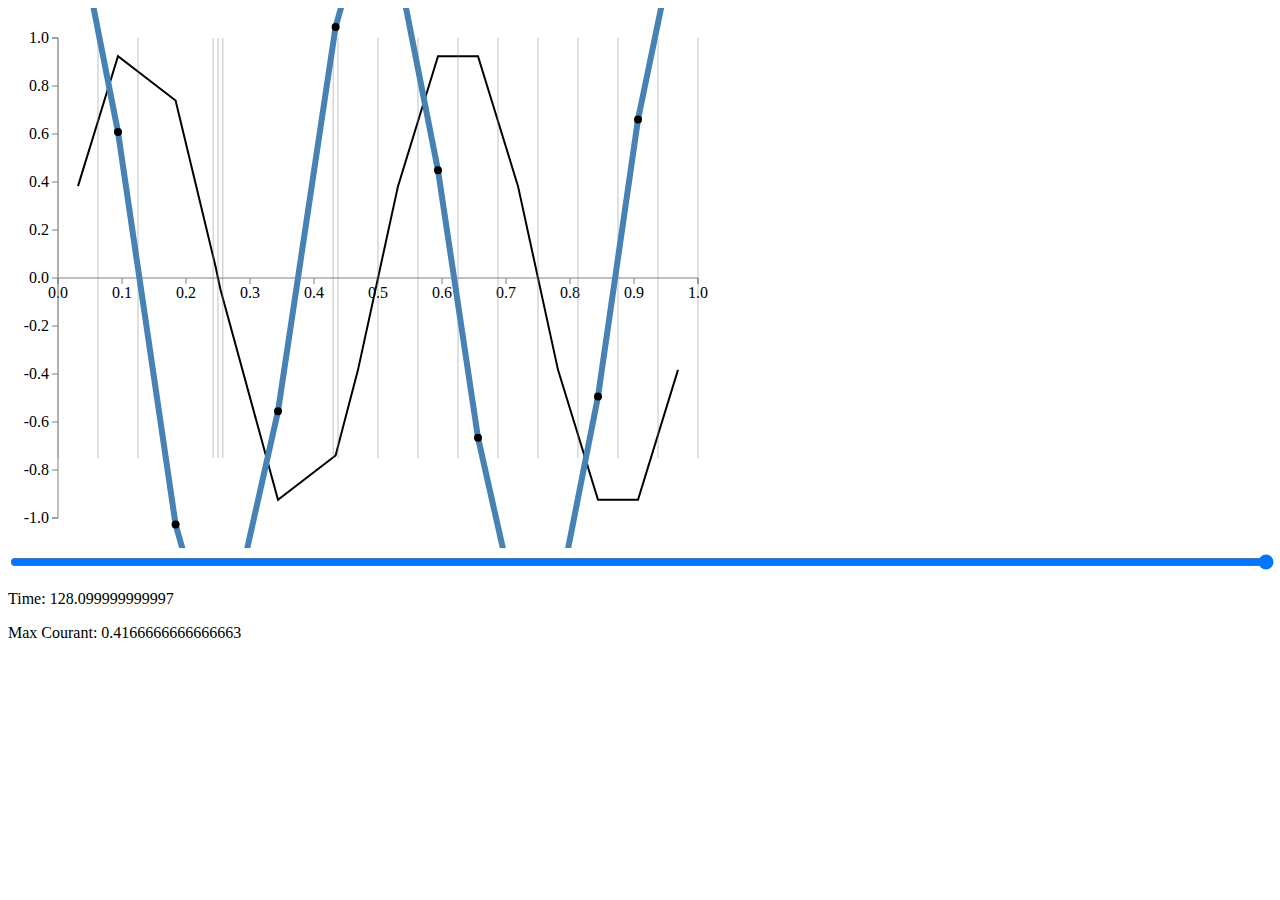
==== advection.html @ 507ad733 "generate instability, calc maxCo" ====
<!DOCTYPE html>
<html>
  <head>
    <link rel="stylesheet" href="css/polyFit.css"/>
    <script src="script/d3.v3.min.js" type="text/javascript"></script>
    <script src="script/numeric-1.2.6.min.js" type="text/javascript"></script>
    <script src="script/polyFit.js" type="text/javascript"></script>
    <script src="script/advection.js" type="text/javascript"></script>
  </head>
  <body>
<div id="graph"></div>
<input id="timeline" type="range" style="width: 100%"/>
<p>Time: <span id="timeline_value"></span></p>
<p>Max Courant: <span id="maxCo"></span></p>
<script>
  var margin = {top: 30, right: 40, bottom: 30, left: 50};
  var width = 640;
  var height = 480;

  var x = d3.scale.linear().domain([0, 1]).range([0, width]);
  var y = d3.scale.linear().domain([-1, 1]).range([height, 0]);

  var line = d3.svg.line()
    .x(function(d) { return x(d.x); })
    .y(function(d) { return y(d.y); });

  var graph = d3.select("#graph")
    .append("svg")
      .attr("width", width + margin.left + margin.right)
      .attr("height", height + margin.top + margin.bottom)
    .append("g")
      .attr("transform", "translate(" + margin.left + "," + margin.top + ")");

  var xAxis = d3.svg.axis().scale(x).ticks(10);
  graph.append("g")
    .attr("class", "axis")
    .attr("transform", "translate(0," + y(0) + ")")
    .call(xAxis);

  var yAxis = d3.svg.axis().scale(y).ticks(10).orient("left");
  graph.append("g")
    .attr("class", "axis")
    .attr("transform", "translate(" + x(0) + ",0)")
    .call(yAxis);

  function redraw(simulation, frame, name) {
    var T = simulation.frames[frame].T;

    graph.selectAll("." + name).remove();
    graph.append("path")
      .attr("class", name)
      .attr("d", line(T)); 

    graph.selectAll("circle").remove();
    graph.selectAll("point").data(T).enter()
      .append("circle")
        .attr("r", 4)
        .attr("cx", function(d) { return x(d.x); })
        .attr("cy", function(d) { return y(d.y); });

    d3.select("#timeline_value")
      .text(simulation.frames[frame].t);

    d3.select("#maxCo")
      .text(simulation.maxCourant);

    d3.select("#timeline")
      .attr("min", "0")
      .attr("max", simulation.frames.length-1)
      .attr("value", frame)
      .on("input", function() {
        redraw(simulation, this.value, name);
      });
  }

  var simulation = uniformDomain(1, 16);
  simulation.faces[5] -= 0.055;
  simulation.faces[3] += 0.055;
  simulation.faces[6] += 0.055;
  simulation = calculateCellCentres(simulation);
  simulation = sineWave(simulation, 2);

  graph.append("path")
    .attr("class", "initial")
    .attr("d", line(simulation.frames[0].T)); 

  graph.selectAll("faces").data(simulation.faces).enter()
    .append("line")
      .attr("class", "mesh")
      .attr("x1", function(d) { return x(d); })
      .attr("x2", function(d) { return x(d); })
      .attr("y1", "0")
      .attr("y2", height - margin.top - margin.bottom);

  simulation = simulate(simulation, cubic(), 128, 0.1, 1/32);
  redraw(simulation, simulation.frames.length - 1, "cubic");
</script>
</body>
</html>
---- css/polyFit.css ----
.axis path,
.axis line {
	stroke: grey;
	stroke-width: 1;
	fill: none;
}

line.mesh {
	stroke: grey;
	stroke-width: 0.5;
	fill: none;
}

path.cubic, path.quad, path.initial, path.advected {
	stroke-width: 2;
	fill: none;
}

path.initial {
	stroke: black;
	stroke-width: 2;
}

path.advected {
	stroke: steelblue;
}

path.cubic {
	stroke: steelblue;
	stroke-width: 6;
}

text.cubic {
	fill: steelblue;
}

path.quad {
	stroke: orangered;
}

text.quad {
	fill: orangered;
	text-anchor: end;
}

.central {
	fill: black;
	stroke: black;
	stroke-width: 3;
}

.peripheral {
	fill: white;
	stroke: black;
	stroke-width: 3;
}

#pointdump,
#weightdump {
	font-family: monospace;
	display: inline-block;
	border: 1px black solid;
	padding: 1em;
	width: 20em;
}

#pointdump:before {
	content: "# points";
}

#weightdump:before {
	content: "# weights";
}
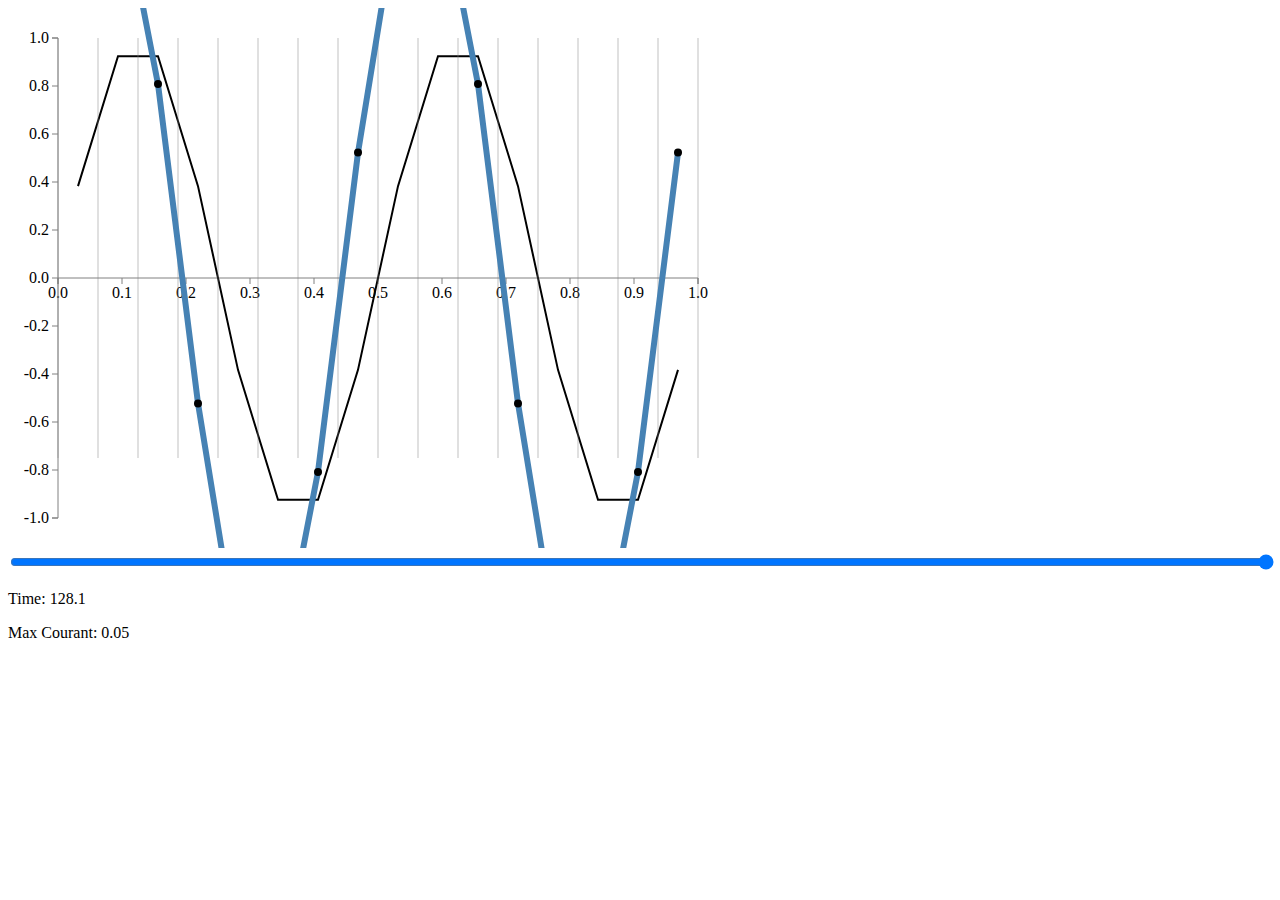
==== commit b241b0f8: "format time" ====
--- a/advection.html
+++ b/advection.html
@@ -59,7 +59,7 @@
         .attr("cy", function(d) { return y(d.y); });
 
     d3.select("#timeline_value")
-      .text(simulation.frames[frame].t);
+      .text(format(simulation.frames[frame].t));
 
     d3.select("#maxCo")
       .text(simulation.maxCourant);
@@ -74,9 +74,9 @@
   }
 
   var simulation = uniformDomain(1, 16);
-  simulation.faces[5] -= 0.055;
-  simulation.faces[3] += 0.055;
-  simulation.faces[6] += 0.055;
+//  simulation.faces[5] -= 0.055;
+//  simulation.faces[3] += 0.055;
+//  simulation.faces[6] += 0.055;
   simulation = calculateCellCentres(simulation);
   simulation = sineWave(simulation, 2);
 
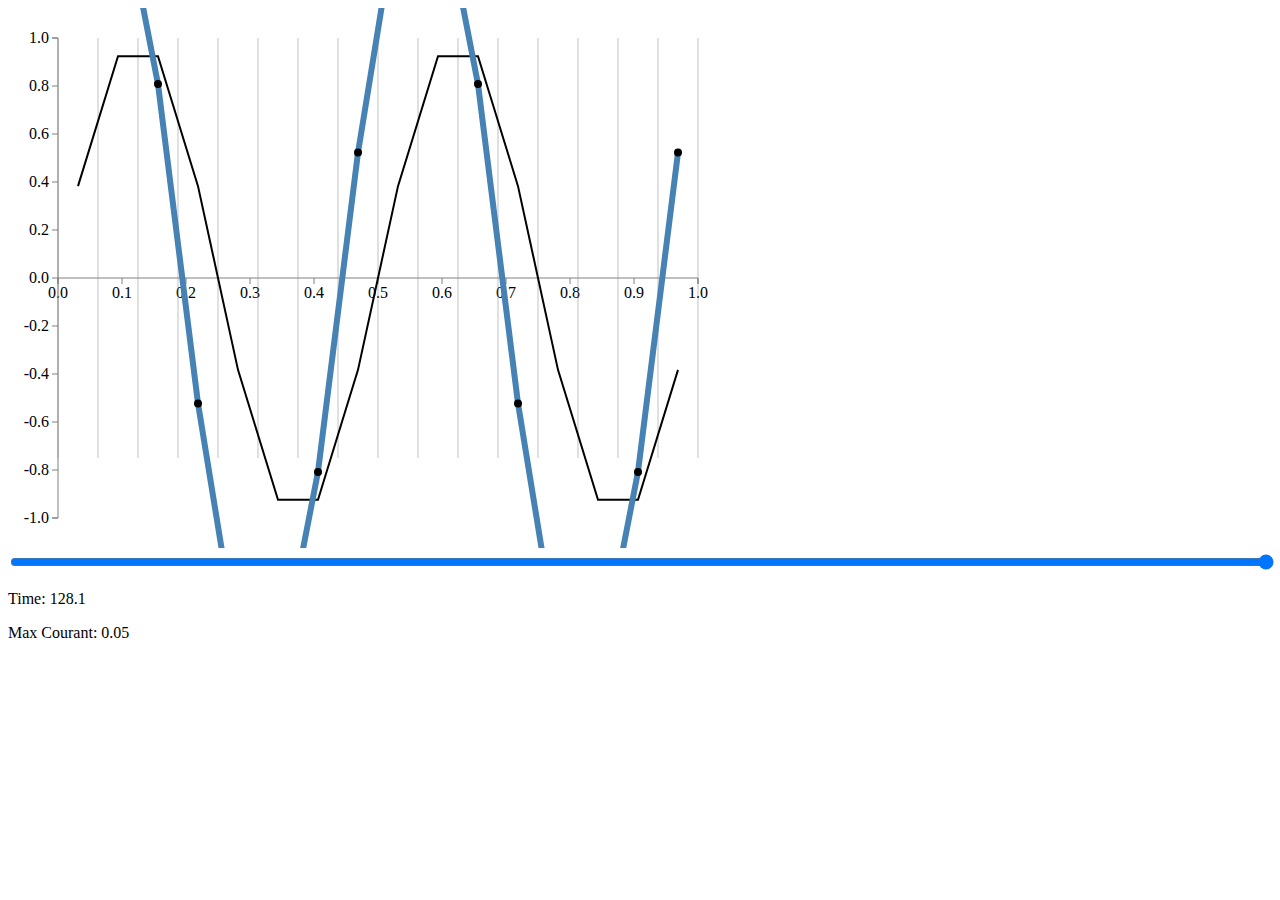
==== commit 816824c9: "defer initial condition generation" ====
--- a/advection.html
+++ b/advection.html
@@ -77,12 +77,7 @@
 //  simulation.faces[5] -= 0.055;
 //  simulation.faces[3] += 0.055;
 //  simulation.faces[6] += 0.055;
-  simulation = calculateCellCentres(simulation);
   simulation = sineWave(simulation, 2);
-
-  graph.append("path")
-    .attr("class", "initial")
-    .attr("d", line(simulation.frames[0].T)); 
 
   graph.selectAll("faces").data(simulation.faces).enter()
     .append("line")
@@ -93,6 +88,11 @@
       .attr("y2", height - margin.top - margin.bottom);
 
   simulation = simulate(simulation, cubic(), 128, 0.1, 1/32);
+
+  graph.append("path")
+    .attr("class", "initial")
+    .attr("d", line(simulation.frames[0].T)); 
+
   redraw(simulation, simulation.frames.length - 1, "cubic");
 </script>
 </body>
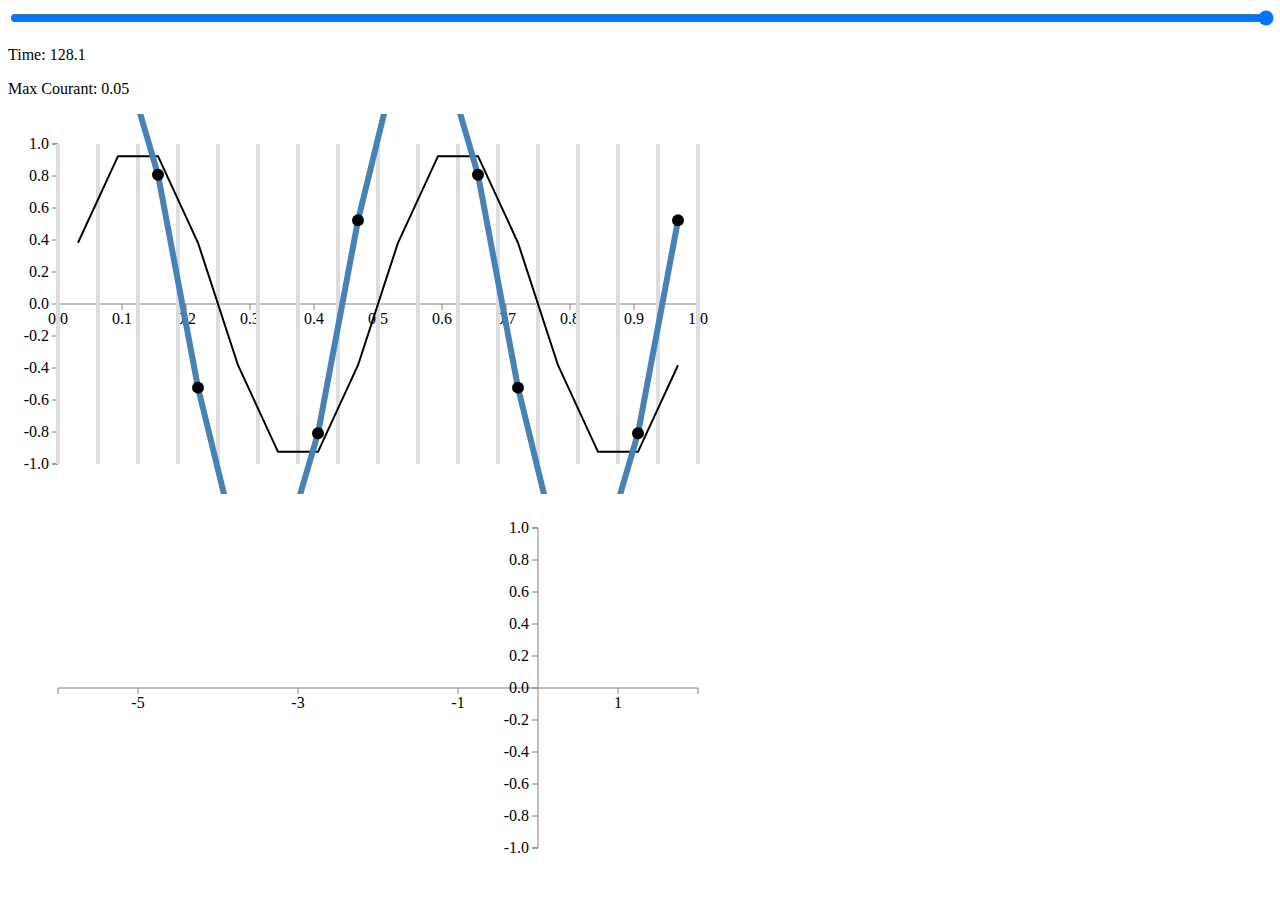
==== commit ce9ea3c2: "draw linked polynomial" ====
--- a/advection.html
+++ b/advection.html
@@ -8,23 +8,31 @@
     <script src="script/advection.js" type="text/javascript"></script>
   </head>
   <body>
-<div id="graph"></div>
 <input id="timeline" type="range" style="width: 100%"/>
 <p>Time: <span id="timeline_value"></span></p>
 <p>Max Courant: <span id="maxCo"></span></p>
+<div id="advection"></div>
+<div id="polynomial"></div>
 <script>
   var margin = {top: 30, right: 40, bottom: 30, left: 50};
   var width = 640;
-  var height = 480;
+  var height = 320;
 
   var x = d3.scale.linear().domain([0, 1]).range([0, width]);
   var y = d3.scale.linear().domain([-1, 1]).range([height, 0]);
+
+  var polyX = d3.scale.linear().domain([-6, 2]).range([0, width]);
+  var polyY = d3.scale.linear().domain([-1, 1]).range([height, 0]);
 
   var line = d3.svg.line()
     .x(function(d) { return x(d.x); })
     .y(function(d) { return y(d.y); });
 
-  var graph = d3.select("#graph")
+  var polyLine = d3.svg.line()
+    .x(function(d) { return polyX(d.x); })
+    .y(function(d) { return polyY(d.y); });
+
+  var advection = d3.select("#advection")
     .append("svg")
       .attr("width", width + margin.left + margin.right)
       .attr("height", height + margin.top + margin.bottom)
@@ -32,31 +40,88 @@
       .attr("transform", "translate(" + margin.left + "," + margin.top + ")");
 
   var xAxis = d3.svg.axis().scale(x).ticks(10);
-  graph.append("g")
+  advection.append("g")
     .attr("class", "axis")
     .attr("transform", "translate(0," + y(0) + ")")
     .call(xAxis);
 
   var yAxis = d3.svg.axis().scale(y).ticks(10).orient("left");
-  graph.append("g")
+  advection.append("g")
     .attr("class", "axis")
     .attr("transform", "translate(" + x(0) + ",0)")
     .call(yAxis);
 
+  var polynomial = d3.select("#polynomial")
+    .append("svg")
+      .attr("width", width + margin.left + margin.right)
+      .attr("height", height + margin.top + margin.bottom)
+    .append("g")
+      .attr("transform", "translate(" + margin.left + "," + margin.top + ")");
+
+  var polyXaxis = d3.svg.axis().scale(polyX).tickValues([-5, -3, -1, 1]);
+  polynomial.append("g")
+    .attr("class", "axis")
+    .attr("transform", "translate(0," + polyY(0) + ")")
+    .call(polyXaxis);
+
+  var polyYaxis = d3.svg.axis().scale(polyY).ticks(10).orient("left");
+  polynomial.append("g")
+    .attr("class", "axis")
+    .attr("transform", "translate(" + polyX(0) + ",0)")
+    .call(polyYaxis);
+
+  var currentPoint = null;
+  var currentFace = null;
+
   function redraw(simulation, frame, name) {
     var T = simulation.frames[frame].T;
 
-    graph.selectAll("." + name).remove();
-    graph.append("path")
+    advection.selectAll(".mesh").remove();
+    advection.selectAll("faces").data(simulation.faces).enter()
+      .append("line")
+        .attr("class", function(d, i) { return i == currentFace ? "mesh current" : "mesh"; })
+        .attr("face-index", function(d, i) { return i; })
+        .attr("x1", function(d) { return x(d); })
+        .attr("x2", function(d) { return x(d); })
+        .attr("y1", 0)
+        .attr("y2", height)
+        .on("click", function() {
+          var index = d3.select(this).attr("face-index");
+          if (currentFace == index) {
+            currentFace = null;
+          } else {
+            currentFace = index;
+          }
+          redraw(simulation, frame, name);
+        });
+
+    advection.select(".initial").remove();
+    advection.append("path")
+      .attr("class", "initial")
+      .attr("d", line(simulation.frames[0].T)); 
+
+    advection.selectAll("." + name).remove();
+    advection.append("path")
       .attr("class", name)
       .attr("d", line(T)); 
 
-    graph.selectAll("circle").remove();
-    graph.selectAll("point").data(T).enter()
+    advection.selectAll("circle").remove();
+    advection.selectAll("point").data(T).enter()
       .append("circle")
-        .attr("r", 4)
+        .attr("class", function(d, i) { return i == currentPoint ? "current" : ""; })
+        .attr("point-index", function(d, i) { return i; })
+        .attr("r", 6)
         .attr("cx", function(d) { return x(d.x); })
-        .attr("cy", function(d) { return y(d.y); });
+        .attr("cy", function(d) { return y(d.y); })
+        .on("click", function() {
+          var index = d3.select(this).attr("point-index");
+          if (currentPoint == index) {
+            currentPoint = null;
+          } else {
+            currentPoint = index;
+          }
+          redraw(simulation, frame, name);
+        });
 
     d3.select("#timeline_value")
       .text(format(simulation.frames[frame].t));
@@ -71,6 +136,27 @@
       .on("input", function() {
         redraw(simulation, this.value, name);
       });
+
+    redrawPolynomialIfNeeded(currentPoint, currentFace, T);
+  }
+
+  function redrawPolynomialIfNeeded(point, face, T) {
+    if (point != null && face != null) {
+      face = parseInt(face);
+      point = parseInt(point);
+      if (face == point) {
+        redrawPolynomial(T[point].polynomialL);
+      } else if (face == point+1) {
+        redrawPolynomial(T[point].polynomialR);
+      }
+    }
+  }
+
+  function redrawPolynomial(f) {
+    polynomial.selectAll(".polynomial").remove();
+    polynomial.append("path")
+      .attr("class", "polynomial cubic")        
+      .attr("d", polyLine(approximate(polyX.domain(), f))); 
   }
 
   var simulation = uniformDomain(1, 16);
@@ -79,19 +165,7 @@
 //  simulation.faces[6] += 0.055;
   simulation = sineWave(simulation, 2);
 
-  graph.selectAll("faces").data(simulation.faces).enter()
-    .append("line")
-      .attr("class", "mesh")
-      .attr("x1", function(d) { return x(d); })
-      .attr("x2", function(d) { return x(d); })
-      .attr("y1", "0")
-      .attr("y2", height - margin.top - margin.bottom);
-
   simulation = simulate(simulation, cubic(), 128, 0.1, 1/32);
-
-  graph.append("path")
-    .attr("class", "initial")
-    .attr("d", line(simulation.frames[0].T)); 
 
   redraw(simulation, simulation.frames.length - 1, "cubic");
 </script>
--- a/css/polyFit.css
+++ b/css/polyFit.css
@@ -6,8 +6,8 @@
 }
 
 line.mesh {
-	stroke: grey;
-	stroke-width: 0.5;
+	stroke: #ddd;
+	stroke-width: 4;
 	fill: none;
 }
 
@@ -43,6 +43,17 @@
 	text-anchor: end;
 }
 
+circle.current {
+	fill: orangered;
+	stroke: orangered;
+	stroke-width: 4;
+}
+
+line.current {
+	stroke: orangered;
+	stroke-width: 4;
+}
+
 .central {
 	fill: black;
 	stroke: black;
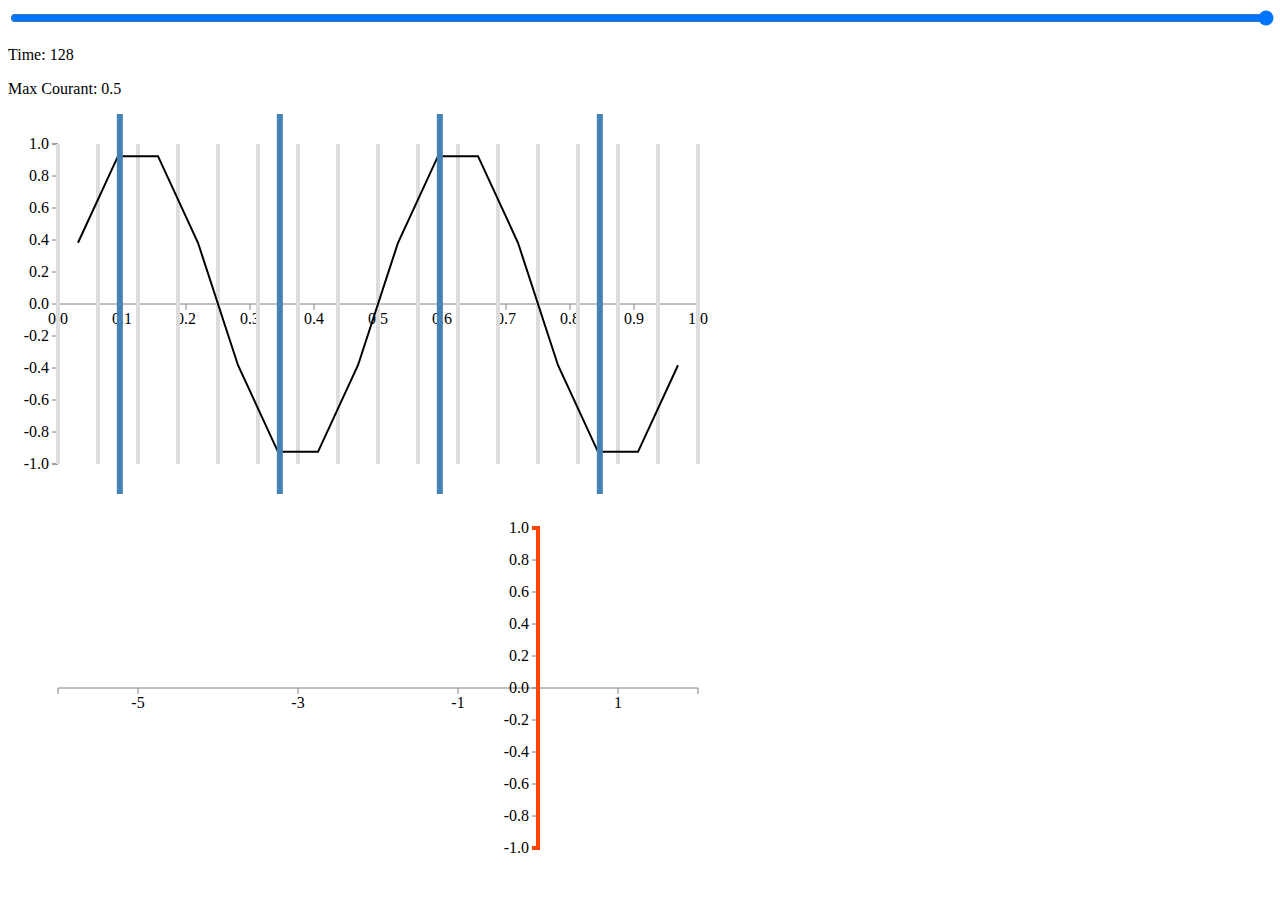
==== commit b68b98e5: "highlight current point in polynomial panel" ====
--- a/advection.html
+++ b/advection.html
@@ -66,7 +66,7 @@
 
   var polyYaxis = d3.svg.axis().scale(polyY).ticks(10).orient("left");
   polynomial.append("g")
-    .attr("class", "axis")
+    .attr("class", "axis current")
     .attr("transform", "translate(" + polyX(0) + ",0)")
     .call(polyYaxis);
 
@@ -105,10 +105,10 @@
       .attr("class", name)
       .attr("d", line(T)); 
 
-    advection.selectAll("circle").remove();
+    advection.selectAll(".advectionPoint").remove();
     advection.selectAll("point").data(T).enter()
       .append("circle")
-        .attr("class", function(d, i) { return i == currentPoint ? "current" : ""; })
+        .attr("class", function(d, i) { return i == currentPoint ? "advectionPoint current" : "advectionPoint"; })
         .attr("point-index", function(d, i) { return i; })
         .attr("r", 6)
         .attr("cx", function(d) { return x(d.x); })
@@ -145,18 +145,40 @@
       face = parseInt(face);
       point = parseInt(point);
       if (face == point) {
-        redrawPolynomial(T[point].polynomialL);
+        redrawPolynomial(T[point].fluxL, 1);
       } else if (face == point+1) {
-        redrawPolynomial(T[point].polynomialR);
+        redrawPolynomial(T[point].fluxR, 0);
+      } else {
+        clearPolynomial();
       }
     }
   }
 
-  function redrawPolynomial(f) {
+  function clearPolynomial() {
     polynomial.selectAll(".polynomial").remove();
+    polynomial.selectAll(".polynomialPoint").remove();
+    polynomial.selectAll(".coeff").remove();
+  }
+
+  function redrawPolynomial(flux, currentPointIndex) {
+    clearPolynomial();
     polynomial.append("path")
       .attr("class", "polynomial cubic")        
-      .attr("d", polyLine(approximate(polyX.domain(), f))); 
+      .attr("d", polyLine(approximate(polyX.domain(), flux.polynomial))); 
+
+    polynomial.selectAll("point").data(flux.stencil).enter()
+      .append("circle")
+        .attr("class", function(d, i) { return i == currentPointIndex ? "polynomialPoint current" : "polynomialPoint"; })
+        .attr("r", 6)
+        .attr("cx", function(d) { return polyX(d.x); })
+        .attr("cy", function(d) { return polyY(d.y); })
+
+    polynomial.selectAll("coeffs").data(flux.stencil).enter()
+      .append("text")
+        .attr("class", "coeff cubic")
+        .attr("x", function(d) { return polyX(d.x) + 10; })
+        .attr("y", function(d) { return polyY(d.y) + 10; })
+        .text(function(d, i) { return format(flux.coefficients[i]); });
   }
 
   var simulation = uniformDomain(1, 16);
@@ -165,7 +187,7 @@
 //  simulation.faces[6] += 0.055;
   simulation = sineWave(simulation, 2);
 
-  simulation = simulate(simulation, cubic(), 128, 0.1, 1/32);
+  simulation = simulate(simulation, cubic(), 128, 1, 1/32);
 
   redraw(simulation, simulation.frames.length - 1, "cubic");
 </script>
--- a/css/polyFit.css
+++ b/css/polyFit.css
@@ -49,7 +49,8 @@
 	stroke-width: 4;
 }
 
-line.current {
+line.current,
+.current path {
 	stroke: orangered;
 	stroke-width: 4;
 }
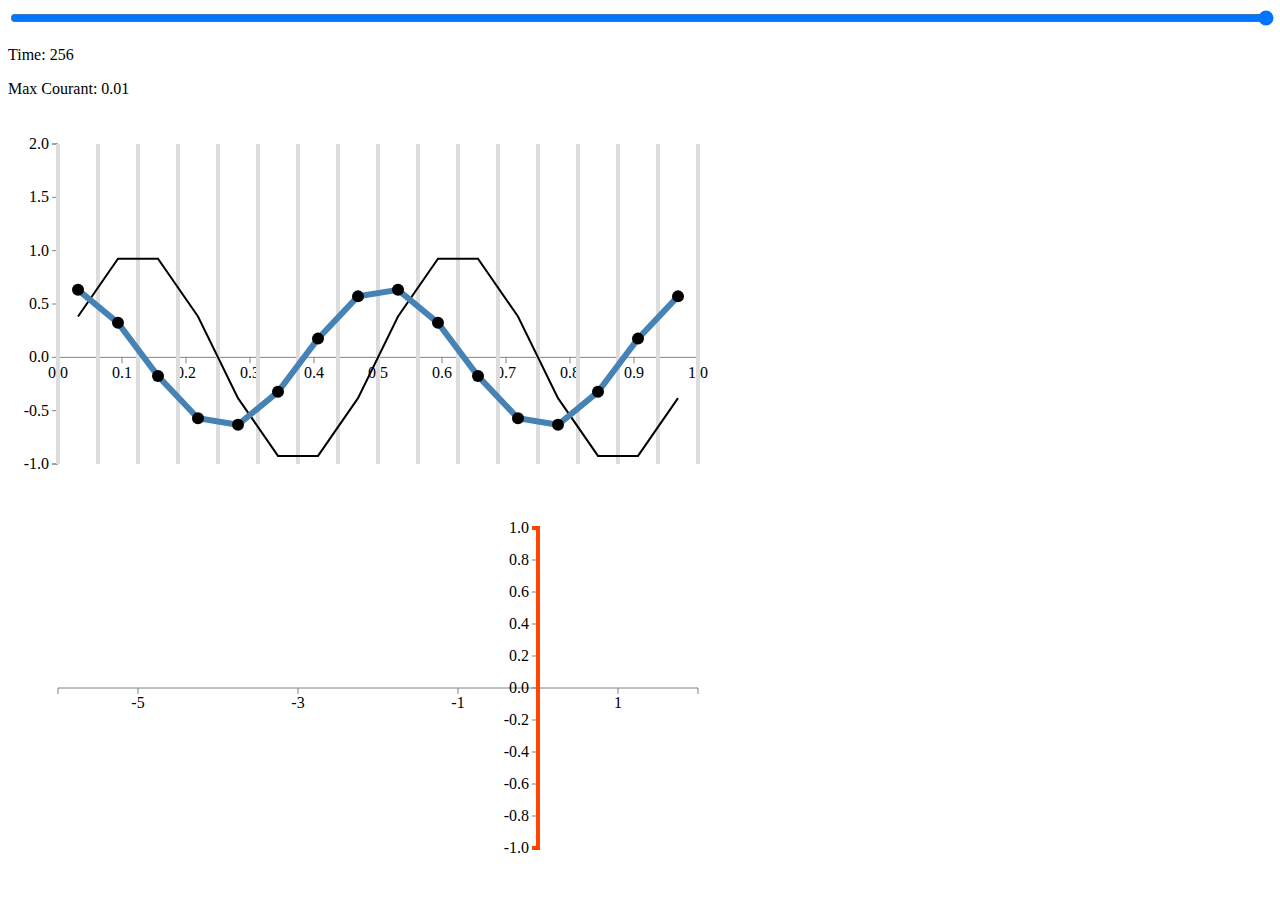
==== commit 8b6c0d09: "save flux info in the frame to which they pertain" ====
--- a/advection.html
+++ b/advection.html
@@ -19,7 +19,7 @@
   var height = 320;
 
   var x = d3.scale.linear().domain([0, 1]).range([0, width]);
-  var y = d3.scale.linear().domain([-1, 1]).range([height, 0]);
+  var y = d3.scale.linear().domain([-1, 2]).range([height, 0]);
 
   var polyX = d3.scale.linear().domain([-6, 2]).range([0, width]);
   var polyY = d3.scale.linear().domain([-1, 1]).range([height, 0]);
@@ -187,7 +187,7 @@
 //  simulation.faces[6] += 0.055;
   simulation = sineWave(simulation, 2);
 
-  simulation = simulate(simulation, cubic(), 128, 1, 1/32);
+  simulation = simulate(simulation, cubic(), 256, 0.02, 1/32);
 
   redraw(simulation, simulation.frames.length - 1, "cubic");
 </script>
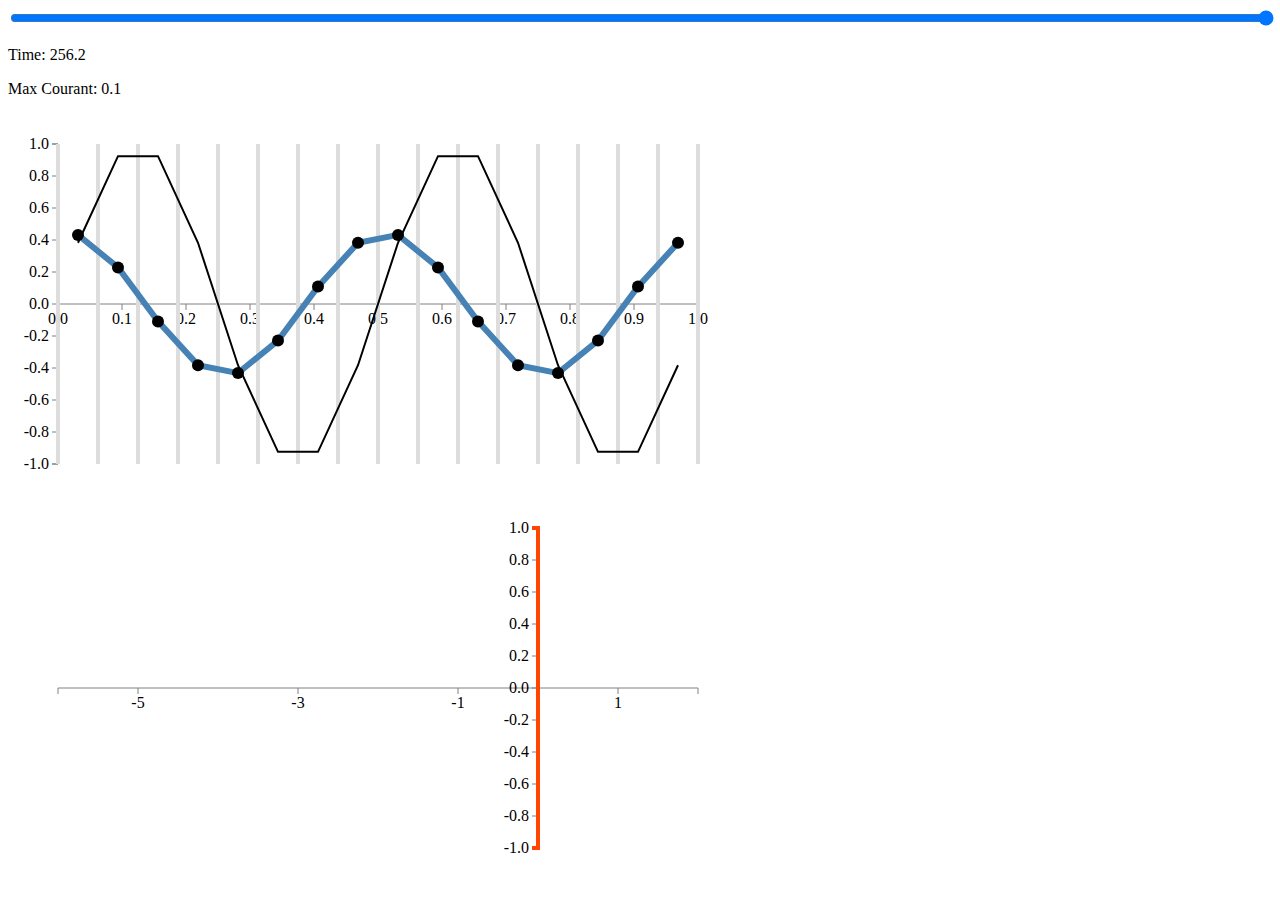
==== commit 033c7097: "implement 3-stage RK" ====
--- a/advection.html
+++ b/advection.html
@@ -19,7 +19,7 @@
   var height = 320;
 
   var x = d3.scale.linear().domain([0, 1]).range([0, width]);
-  var y = d3.scale.linear().domain([-1, 2]).range([height, 0]);
+  var y = d3.scale.linear().domain([-1, 1]).range([height, 0]);
 
   var polyX = d3.scale.linear().domain([-6, 2]).range([0, width]);
   var polyY = d3.scale.linear().domain([-1, 1]).range([height, 0]);
@@ -187,7 +187,7 @@
 //  simulation.faces[6] += 0.055;
   simulation = sineWave(simulation, 2);
 
-  simulation = simulate(simulation, cubic(), 256, 0.02, 1/32);
+  simulation = simulate(simulation, cubic(), 256, 0.2, 1/32);
 
   redraw(simulation, simulation.frames.length - 1, "cubic");
 </script>
